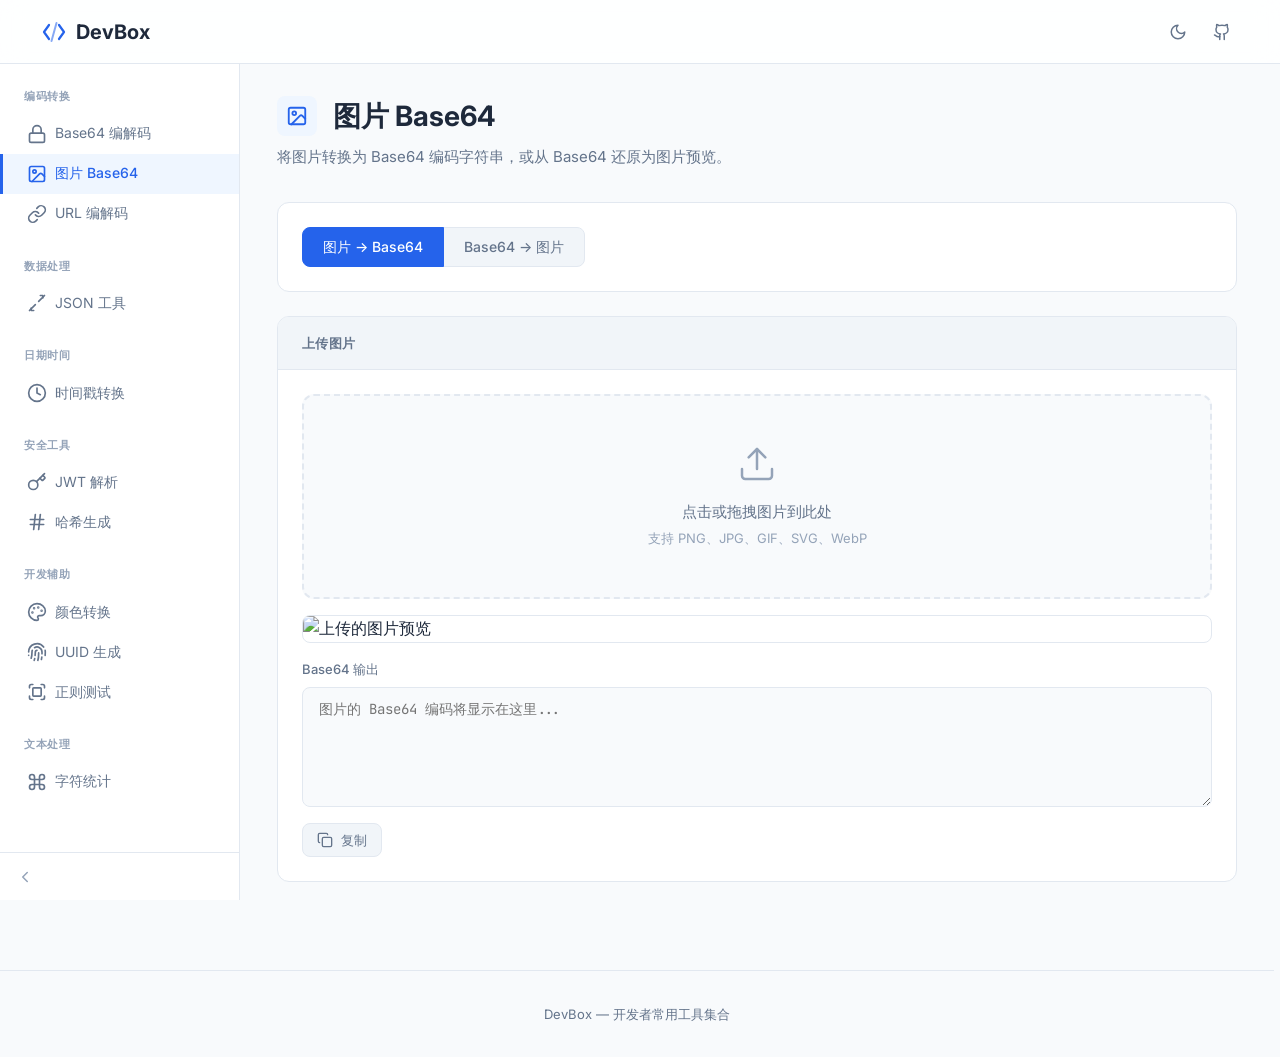
==== tools/image-base64.html @ 3a24470f "feat: 全面优化代码架构，新增暗色模式 - 新增暗色模式：CSS 变量覆盖 + 主题切换按钮 + localStorage 持久化 - 抽取共享工具函数：escapeHtml、setupModeT" ====
<!DOCTYPE html>
<html lang="zh-CN">
<head>
  <meta charset="UTF-8">
  <meta name="viewport" content="width=device-width, initial-scale=1.0">
  <link rel="preconnect" href="https://fonts.googleapis.com">
  <link rel="preconnect" href="https://fonts.gstatic.com" crossorigin>
  <link href="https://fonts.googleapis.com/css2?family=Inter:wght@400;500;600;700&family=JetBrains+Mono:wght@400;500&display=swap" rel="stylesheet">
  <link rel="stylesheet" href="../css/style.css">
  <link rel="icon" href="../favicon.svg" type="image/svg+xml">
</head>
<body>
  <a href="#main-content" class="skip-link">跳转到主要内容</a>
  <div class="tool-page">
    <main class="tool-content animate-in" id="main-content" role="main">
      <div class="tool-header">
        <h1><span class="tool-icon icon-encode svg-icon" aria-hidden="true" data-icon="image"></span> 图片 Base64</h1>
        <p>将图片转换为 Base64 编码字符串，或从 Base64 还原为图片预览。</p>
      </div>

      <div class="tool-panel mb-lg">
        <div class="panel-body">
          <div class="btn-group" role="group" aria-label="转换模式">
            <button class="btn btn-secondary active" id="modeImg2B64" aria-pressed="true">图片 → Base64</button>
            <button class="btn btn-secondary" id="modeB642Img" aria-pressed="false">Base64 → 图片</button>
          </div>
        </div>
      </div>

      <div id="panelToBase64" class="tool-panel mb-lg">
        <div class="panel-header">
          <span class="panel-title">上传图片</span>
        </div>
        <div class="panel-body">
          <div class="upload-zone" id="uploadZone" role="button" tabindex="0" aria-label="点击或拖拽图片上传">
            <div class="upload-zone-icon svg-icon" data-icon="upload" style="justify-content:center;"></div>
            <div class="upload-zone-text">点击或拖拽图片到此处</div>
            <div class="upload-zone-hint">支持 PNG、JPG、GIF、SVG、WebP</div>
          </div>
          <input type="file" id="fileInput" accept="image/*" hidden aria-hidden="true">
          <img id="previewImg" class="image-preview" hidden alt="上传的图片预览">
          <div class="mt-md">
            <label class="io-label" for="b64Output">Base64 输出</label>
            <textarea class="textarea-field min-h-sm" id="b64Output" placeholder="图片的 Base64 编码将显示在这里..." readonly></textarea>
            <div class="mt-sm gap-sm">
              <button class="btn btn-secondary btn-sm" onclick="copyText(document.getElementById('b64Output').value)">
                <span class="svg-icon" data-icon="copy"></span> 复制
              </button>
              <span id="imgInfo" class="text-muted" style="line-height:30px;"></span>
            </div>
          </div>
        </div>
      </div>

      <div id="panelToImage" class="tool-panel" hidden>
        <div class="panel-header">
          <span class="panel-title">输入 Base64</span>
        </div>
        <div class="panel-body">
          <label class="io-label" for="b64Input">Base64 编码</label>
          <textarea class="textarea-field min-h-sm" id="b64Input" placeholder="粘贴 Base64 编码字符串（可包含 data:image 前缀）..."></textarea>
          <div class="mt-md">
            <button class="btn btn-primary" onclick="decodeToImage()">生成图片</button>
          </div>
          <div id="decodedImgWrap" class="mt-md" hidden>
            <div class="io-label">图片预览</div>
            <img id="decodedImg" class="image-preview" alt="Base64 解码的图片">
          </div>
        </div>
      </div>
    </main>
  </div>

  <script src="../js/icons.js"></script>
  <script src="../js/common.js"></script>
  <script>
    initToolPage('image-base64');

    setupModeToggle('modeImg2B64', 'modeB642Img', ['toBase64', 'toImage'], (m) => {
      document.getElementById('panelToBase64').hidden = m !== 'toBase64';
      document.getElementById('panelToImage').hidden = m !== 'toImage';
    });

    const uploadZone = document.getElementById('uploadZone');
    const fileInput = document.getElementById('fileInput');

    uploadZone.addEventListener('click', () => fileInput.click());
    uploadZone.addEventListener('keydown', (e) => { if (e.key === 'Enter' || e.key === ' ') { e.preventDefault(); fileInput.click(); } });
    uploadZone.addEventListener('dragover', (e) => { e.preventDefault(); uploadZone.classList.add('dragover'); });
    uploadZone.addEventListener('dragleave', () => uploadZone.classList.remove('dragover'));
    uploadZone.addEventListener('drop', (e) => {
      e.preventDefault();
      uploadZone.classList.remove('dragover');
      if (e.dataTransfer.files[0]) processFile(e.dataTransfer.files[0]);
    });
    fileInput.addEventListener('change', () => { if (fileInput.files[0]) processFile(fileInput.files[0]); });

    function processFile(file) {
      if (!file.type.startsWith('image/')) {
        showToast('请选择图片文件', 'error');
        return;
      }
      const reader = new FileReader();
      reader.onload = (e) => {
        const result = e.target.result;
        document.getElementById('b64Output').value = result;
        const img = document.getElementById('previewImg');
        img.src = result;
        img.hidden = false;
        document.getElementById('imgInfo').textContent = `${file.name} | ${file.type} | ${(file.size / 1024).toFixed(1)} KB`;
      };
      reader.readAsDataURL(file);
    }

    function decodeToImage() {
      const input = document.getElementById('b64Input').value.trim();
      if (!input) { showToast('请输入 Base64 编码', 'info'); return; }
      const src = input.startsWith('data:') ? input : 'data:image/png;base64,' + input;
      const img = document.getElementById('decodedImg');
      img.src = src;
      img.parentElement.hidden = false;
      img.onerror = () => showToast('解码失败：无效的 Base64 图片', 'error');
    }
  </script>
</body>
</html>
---- css/style.css ----
/* ============================================================
   DevBox - Design System
   ============================================================ */

/* --- CSS Variables --- */
:root {
  /* Colors */
  --color-text: #1e293b;
  --color-text-secondary: #64748b;
  --color-text-muted: #94a3b8;
  --color-bg: #f8fafc;
  --color-bg-card: #ffffff;
  --color-bg-elevated: #f1f5f9;
  --color-border: #e2e8f0;
  --color-border-light: #f1f5f9;

  --color-primary: #2563EB;
  --color-primary-light: #3B82F6;
  --color-primary-bg: #EFF6FF;
  --color-primary-hover: #1D4ED8;

  --color-success: #10b981;
  --color-success-bg: #ecfdf5;
  --color-warning: #f59e0b;
  --color-warning-bg: #fffbeb;
  --color-error: #ef4444;
  --color-error-bg: #fef2f2;

  /* Typography */
  --font-sans: 'Inter', -apple-system, BlinkMacSystemFont, 'Segoe UI', Roboto, sans-serif;
  --font-mono: 'JetBrains Mono', 'Fira Code', 'Cascadia Code', Consolas, monospace;

  /* Spacing */
  --space-xs: 4px;
  --space-sm: 8px;
  --space-md: 16px;
  --space-lg: 24px;
  --space-xl: 32px;
  --space-2xl: 48px;
  --space-3xl: 64px;

  /* Radius */
  --radius-sm: 6px;
  --radius-md: 8px;
  --radius-lg: 12px;
  --radius-xl: 16px;
  --radius-full: 9999px;

  /* Shadows */
  --shadow-sm: 0 1px 2px rgba(0,0,0,0.04);
  --shadow-md: 0 4px 12px rgba(0,0,0,0.06);
  --shadow-lg: 0 8px 24px rgba(0,0,0,0.08);
  --shadow-xl: 0 16px 48px rgba(0,0,0,0.1);

  /* Transitions */
  --transition-fast: 0.15s ease;
  --transition-normal: 0.25s ease;
  --transition-slow: 0.4s ease;

  /* Layout */
  --nav-height: 64px;
  --sidebar-width: 240px;
  --content-max-width: 1200px;
}

/* --- Dark Mode --- */
[data-theme="dark"] {
  --color-text: #e2e8f0;
  --color-text-secondary: #94a3b8;
  --color-text-muted: #64748b;
  --color-bg: #0f172a;
  --color-bg-card: #1e293b;
  --color-bg-elevated: #334155;
  --color-border: #334155;
  --color-border-light: #1e293b;
  --color-primary-bg: #1e3a5f;
  --color-success-bg: #14532d;
  --color-warning-bg: #451a03;
  --color-error-bg: #450a0a;
  --shadow-sm: 0 1px 2px rgba(0,0,0,0.2);
  --shadow-md: 0 4px 12px rgba(0,0,0,0.3);
  --shadow-lg: 0 8px 24px rgba(0,0,0,0.35);
  --shadow-xl: 0 16px 48px rgba(0,0,0,0.4);
}

[data-theme="dark"] .navbar {
  background: rgba(15, 23, 42, 0.85);
  border-bottom-color: var(--color-border);
}

[data-theme="dark"] .sidebar {
  background: var(--color-bg-card);
  border-right-color: var(--color-border);
}

[data-theme="dark"] .icon-encode { background: #1e3a5f; }
[data-theme="dark"] .icon-data { background: #14532d; }
[data-theme="dark"] .icon-time { background: #451a03; }
[data-theme="dark"] .icon-security { background: #450a0a; }
[data-theme="dark"] .icon-dev { background: #0c4a6e; }
[data-theme="dark"] .icon-text { background: #3b0764; }
[data-theme="dark"] .icon-color { background: #4c0519; }
[data-theme="dark"] .icon-hash { background: #14532d; }

[data-theme="dark"] .match-highlight { background: #854d0e; color: #fef9c3; }
[data-theme="dark"] .match-highlight:nth-child(even) { background: #166534; color: #bbf7d0; }

[data-theme="dark"] .hero {
  background: linear-gradient(135deg, #0f172a 0%, #1e293b 50%, #0f172a 100%);
}

[data-theme="dark"] .footer {
  border-top-color: var(--color-border);
}

/* --- Reset --- */
*,
*::before,
*::after {
  margin: 0;
  padding: 0;
  box-sizing: border-box;
}

html {
  font-size: 16px;
  -webkit-font-smoothing: antialiased;
  -moz-osx-font-smoothing: grayscale;
  scroll-behavior: smooth;
}

html {
  scrollbar-gutter: stable;
}

body {
  font-family: var(--font-sans);
  color: var(--color-text);
  background: var(--color-bg);
  line-height: 1.6;
  min-height: 100vh;
  display: flex;
  flex-direction: column;
}

a {
  color: var(--color-primary);
  text-decoration: none;
  transition: color var(--transition-fast);
}
a:hover {
  color: var(--color-primary-hover);
}

img {
  max-width: 100%;
  display: block;
}

button {
  font-family: inherit;
  cursor: pointer;
  border: none;
  background: none;
}

input, textarea, select {
  font-family: inherit;
  font-size: inherit;
}

/* --- Typography --- */
h1, h2, h3, h4, h5, h6 {
  font-weight: 600;
  line-height: 1.3;
  color: var(--color-text);
}

h1 { font-size: 2rem; }
h2 { font-size: 1.5rem; }
h3 { font-size: 1.25rem; }
h4 { font-size: 1.125rem; }

p {
  color: var(--color-text-secondary);
  line-height: 1.7;
}

code, .mono {
  font-family: var(--font-mono);
  font-size: 0.875em;
}

/* --- Navbar --- */
.navbar {
  position: fixed;
  top: 0;
  left: 0;
  right: 0;
  height: var(--nav-height);
  background: rgba(255,255,255,0.85);
  backdrop-filter: blur(12px);
  -webkit-backdrop-filter: blur(12px);
  border-bottom: 1px solid var(--color-border);
  z-index: 1000;
  display: flex;
  align-items: center;
  padding: 0 var(--space-xl);
}

.navbar-inner {
  display: flex;
  align-items: center;
  width: 100%;
  max-width: var(--content-max-width);
  margin: 0 auto;
  gap: var(--space-lg);
}

.navbar-logo {
  display: flex;
  align-items: center;
  gap: var(--space-sm);
  font-weight: 700;
  font-size: 1.25rem;
  color: var(--color-text);
  white-space: nowrap;
  text-decoration: none;
}

.navbar-logo .logo-icon {
  width: 28px;
  height: 28px;
  display: flex;
  align-items: center;
  justify-content: center;
  flex-shrink: 0;
}

.navbar-logo .logo-icon svg {
  display: block;
}

.navbar-actions {
  display: flex;
  align-items: center;
  gap: var(--space-sm);
  margin-left: auto;
}

.navbar-actions a,
.navbar-actions button {
  width: 36px;
  height: 36px;
  display: flex;
  align-items: center;
  justify-content: center;
  border-radius: var(--radius-md);
  color: var(--color-text-secondary);
  transition: all var(--transition-fast);
  font-size: 18px;
}

.navbar-actions a:hover,
.navbar-actions button:hover {
  background: var(--color-bg-elevated);
  color: var(--color-text);
}

/* --- Container --- */
.container {
  width: 100%;
  max-width: var(--content-max-width);
  margin: 0 auto;
  padding: 0 var(--space-xl);
}

/* --- Hero Section --- */
.hero {
  padding: calc(var(--nav-height) + var(--space-3xl)) 0 var(--space-2xl);
  text-align: center;
}

.hero-badge {
  display: inline-flex;
  align-items: center;
  gap: var(--space-sm);
  padding: 6px 16px;
  background: var(--color-primary-bg);
  color: var(--color-primary);
  border-radius: var(--radius-full);
  font-size: 0.8125rem;
  font-weight: 500;
  margin-bottom: var(--space-lg);
}

.hero h1 {
  font-size: 2.75rem;
  font-weight: 700;
  letter-spacing: -0.02em;
  margin-bottom: var(--space-md);
  background: linear-gradient(135deg, var(--color-text) 0%, var(--color-primary) 100%);
  -webkit-background-clip: text;
  -webkit-text-fill-color: transparent;
  background-clip: text;
}

.hero p {
  font-size: 1.125rem;
  color: var(--color-text-secondary);
  max-width: 560px;
  margin: 0 auto var(--space-xl);
}

/* --- Category Tags --- */
.categories {
  display: flex;
  align-items: center;
  justify-content: center;
  gap: var(--space-sm);
  padding: 0 var(--space-xl);
  margin-bottom: var(--space-xl);
  flex-wrap: wrap;
}

.category-tag {
  padding: 8px 20px;
  border-radius: var(--radius-full);
  font-size: 0.875rem;
  font-weight: 500;
  color: var(--color-text-secondary);
  background: var(--color-bg-card);
  border: 1px solid var(--color-border);
  transition: all var(--transition-fast);
  cursor: pointer;
}

.category-tag:hover {
  border-color: var(--color-primary-light);
  color: var(--color-primary);
  background: var(--color-primary-bg);
}

.category-tag.active {
  background: var(--color-primary);
  color: #fff;
  border-color: var(--color-primary);
}

/* --- Tool Cards Grid --- */
.tools-grid {
  display: grid;
  grid-template-columns: repeat(auto-fill, minmax(260px, 1fr));
  gap: var(--space-lg);
  padding-bottom: var(--space-3xl);
}

.tool-card {
  background: var(--color-bg-card);
  border: 1px solid var(--color-border);
  border-radius: var(--radius-xl);
  padding: var(--space-lg);
  transition: all var(--transition-normal);
  cursor: pointer;
  display: flex;
  flex-direction: column;
  gap: 0;
  text-decoration: none;
  color: inherit;
  position: relative;
  overflow: hidden;
  box-shadow: var(--shadow-sm);
}

.tool-card::before {
  content: '';
  position: absolute;
  top: 0;
  left: 0;
  right: 0;
  height: 3px;
  background: linear-gradient(90deg, var(--color-primary), #6366f1);
  opacity: 0;
  transition: opacity var(--transition-normal);
  z-index: 1;
}

.tool-card:hover {
  transform: translateY(-3px);
  box-shadow: var(--shadow-lg);
  border-color: transparent;
}

.tool-card:hover::before {
  opacity: 1;
  height: 3px;
}

.tool-card-header {
  display: flex;
  align-items: center;
  justify-content: space-between;
  margin-bottom: var(--space-sm);
}

.tool-card-icon {
  width: 36px;
  height: 36px;
  border-radius: var(--radius-md);
  display: flex;
  align-items: center;
  justify-content: center;
  font-size: 17px;
  flex-shrink: 0;
  transition: transform var(--transition-normal);
}

.tool-card:hover .tool-card-icon {
  transform: scale(1.06);
}

.tool-card-tag {
  padding: 3px 8px;
  border-radius: var(--radius-full);
  font-size: 0.65rem;
  font-weight: 500;
  background: var(--color-bg-elevated);
  color: var(--color-text-muted);
  letter-spacing: 0.02em;
}

.tool-card-body {
  flex: 1;
}

.tool-card-title {
  font-size: 0.9375rem;
  font-weight: 600;
  margin-bottom: 6px;
  color: var(--color-text);
  line-height: 1.4;
}

.tool-card-desc {
  font-size: 0.8125rem;
  color: var(--color-text-secondary);
  line-height: 1.6;
}


/* Card icon colors */
.icon-encode { background: #eff6ff; color: #2563eb; }
.icon-data { background: #ecfdf5; color: #10b981; }
.icon-time { background: #fffbeb; color: #f59e0b; }
.icon-security { background: #fef2f2; color: #ef4444; }
.icon-dev { background: #f0f9ff; color: #0ea5e9; }
.icon-text { background: #faf5ff; color: #a855f7; }
.icon-color { background: #fff1f2; color: #f43f5e; }
.icon-hash { background: #f0fdf4; color: #22c55e; }

/* --- Footer --- */
.footer {
  border-top: 1px solid var(--color-border);
  padding: var(--space-xl) 0;
  text-align: center;
  color: var(--color-text-muted);
  font-size: 0.8125rem;
  margin-top: auto;
}

.footer a {
  color: var(--color-text-secondary);
}

.footer-links {
  display: flex;
  align-items: center;
  justify-content: center;
  gap: var(--space-lg);
  margin-bottom: var(--space-md);
}

/* ============================================================
   Tool Page Layout
   ============================================================ */

.tool-page {
  display: flex;
  min-height: 100vh;
  padding-top: var(--nav-height);
}

/* --- Sidebar (collapsible) --- */
.sidebar {
  width: var(--sidebar-width);
  position: fixed;
  top: var(--nav-height);
  left: 0;
  bottom: 0;
  background: var(--color-bg-card);
  border-right: 1px solid var(--color-border);
  overflow: hidden;
  z-index: 100;
  transition: width var(--transition-normal);
}

.sidebar.collapsed {
  width: 48px;
}

.sidebar.collapsed .sidebar-inner {
  display: none;
}

.sidebar-inner {
  height: 100%;
  padding: var(--space-lg) 0 64px;
  overflow-y: auto;
  overflow-x: hidden;
  scrollbar-width: thin;
  scrollbar-color: transparent transparent;
  transition: scrollbar-color var(--transition-fast);
}

.sidebar-inner:hover {
  scrollbar-color: var(--color-border) transparent;
}

.sidebar-inner::-webkit-scrollbar {
  width: 4px;
}

.sidebar-inner::-webkit-scrollbar-thumb {
  background: transparent;
  border-radius: 2px;
  transition: background var(--transition-fast);
}

.sidebar-inner:hover::-webkit-scrollbar-thumb {
  background: var(--color-border);
}

/* Collapse button: sits outside sidebar overflow via fixed positioning */
.sidebar-collapse-btn {
  position: fixed;
  bottom: 0;
  left: 0;
  width: var(--sidebar-width);
  height: 48px;
  display: flex;
  align-items: center;
  justify-content: flex-start;
  padding-left: var(--space-md);
  background: var(--color-bg-card);
  border-top: 1px solid var(--color-border);
  border-right: 1px solid var(--color-border);
  color: var(--color-text-muted);
  cursor: pointer;
  transition: all var(--transition-normal);
  z-index: 101;
}

.sidebar-collapse-btn:hover {
  color: var(--color-text);
  background: var(--color-bg-elevated);
}

.sidebar-collapse-btn svg {
  transition: transform var(--transition-normal);
  flex-shrink: 0;
}

.sidebar.collapsed .sidebar-collapse-btn {
  width: 48px;
  justify-content: center;
  padding-left: 0;
  border-right: 1px solid var(--color-border);
}

.sidebar.collapsed .sidebar-collapse-btn svg {
  transform: rotate(180deg);
}

/* Mobile: collapsed by default */
@media (max-width: 768px) {
  .sidebar {
    width: 48px;
    border-right: 1px solid var(--color-border);
  }

  .sidebar .sidebar-inner {
    display: none;
  }

  .sidebar:not(.collapsed) {
    width: var(--sidebar-width);
    box-shadow: var(--shadow-xl);
    border-right: none;
    border-radius: 0 var(--radius-lg) var(--radius-lg) 0;
  }

  .sidebar:not(.collapsed) .sidebar-inner {
    display: block;
  }

  .sidebar-collapse-btn {
    width: 48px;
    justify-content: center;
    padding-left: 0;
  }

  .sidebar:not(.collapsed) .sidebar-collapse-btn {
    width: var(--sidebar-width);
    justify-content: flex-start;
    padding-left: var(--space-md);
    border-right: none;
  }
}

.sidebar-section {
  margin-bottom: var(--space-lg);
}

.sidebar-label {
  padding: 0 var(--space-lg);
  font-size: 0.6875rem;
  font-weight: 600;
  text-transform: uppercase;
  letter-spacing: 0.05em;
  color: var(--color-text-muted);
  margin-bottom: var(--space-sm);
}

.sidebar-link {
  display: flex;
  align-items: center;
  gap: var(--space-sm);
  padding: 8px var(--space-lg);
  font-size: 0.875rem;
  color: var(--color-text-secondary);
  transition: all var(--transition-fast);
  text-decoration: none;
  border-left: 3px solid transparent;
}

.sidebar-link:hover {
  background: var(--color-bg-elevated);
  color: var(--color-text);
}

.sidebar-link.active {
  background: var(--color-primary-bg);
  color: var(--color-primary);
  border-left-color: var(--color-primary);
  font-weight: 500;
}

.sidebar-link .link-icon {
  font-size: 16px;
  width: 20px;
  text-align: center;
  flex-shrink: 0;
}

/* --- Tool Content --- */
.tool-content {
  flex: 1;
  margin-left: var(--sidebar-width);
  padding: var(--space-xl) var(--space-xl) var(--space-3xl);
  display: flex;
  flex-direction: column;
  align-items: center;
  transition: margin-left var(--transition-normal);
}

.tool-content > * {
  width: 100%;
  max-width: 960px;
}

.sidebar.collapsed ~ .tool-page .tool-content,
body.sidebar-collapsed .tool-content {
  margin-left: 48px;
}

@media (max-width: 768px) {
  .tool-content {
    margin-left: 48px;
  }

  .sidebar:not(.collapsed) ~ .tool-page .tool-content {
    margin-left: var(--sidebar-width);
  }
}

.tool-header {
  margin-bottom: var(--space-xl);
}

.tool-header h1 {
  font-size: 1.75rem;
  font-weight: 700;
  margin-bottom: var(--space-sm);
  display: flex;
  align-items: center;
  gap: var(--space-md);
}

.tool-header h1 .tool-icon {
  width: 40px;
  height: 40px;
  border-radius: var(--radius-md);
  display: flex;
  align-items: center;
  justify-content: center;
  font-size: 20px;
}

.tool-header p {
  font-size: 0.9375rem;
  color: var(--color-text-secondary);
}

/* --- Tool Panel --- */
.tool-panel {
  background: var(--color-bg-card);
  border: 1px solid var(--color-border);
  border-radius: var(--radius-lg);
  overflow: hidden;
}

.panel-header {
  display: flex;
  align-items: center;
  justify-content: space-between;
  padding: var(--space-md) var(--space-lg);
  border-bottom: 1px solid var(--color-border);
  background: var(--color-bg-elevated);
}

.panel-title {
  font-size: 0.8125rem;
  font-weight: 600;
  color: var(--color-text-secondary);
  text-transform: uppercase;
  letter-spacing: 0.03em;
}

.panel-actions {
  display: flex;
  align-items: center;
  gap: var(--space-sm);
}

.panel-body {
  padding: var(--space-lg);
}

/* --- Tool I/O Layout --- */
.tool-io {
  display: grid;
  grid-template-columns: 1fr 1fr;
  gap: var(--space-lg);
}

.tool-io.full-width {
  grid-template-columns: 1fr;
}

.io-box {
  display: flex;
  flex-direction: column;
}

.io-label {
  font-size: 0.8125rem;
  font-weight: 500;
  color: var(--color-text-secondary);
  margin-bottom: var(--space-sm);
  display: flex;
  align-items: center;
  gap: var(--space-xs);
}

.io-arrow {
  display: flex;
  align-items: center;
  justify-content: center;
  align-self: center;
  color: var(--color-text-muted);
  font-size: 20px;
}

/* --- Form Elements --- */
.input-field,
.textarea-field {
  width: 100%;
  padding: 10px var(--space-md);
  border: 1px solid var(--color-border);
  border-radius: var(--radius-md);
  background: var(--color-bg);
  color: var(--color-text);
  font-size: 0.875rem;
  outline: none;
  transition: all var(--transition-fast);
}

.input-field:focus,
.textarea-field:focus {
  border-color: var(--color-primary);
  box-shadow: 0 0 0 3px var(--color-primary-bg);
  background: var(--color-bg-card);
}

.textarea-field {
  min-height: 200px;
  resize: vertical;
  font-family: var(--font-mono);
  line-height: 1.6;
}

.select-field {
  padding: 10px var(--space-md);
  border: 1px solid var(--color-border);
  border-radius: var(--radius-md);
  background: var(--color-bg);
  color: var(--color-text);
  font-size: 0.875rem;
  outline: none;
  cursor: pointer;
  transition: all var(--transition-fast);
  appearance: none;
  background-image: url("data:image/svg+xml,%3Csvg width='12' height='8' viewBox='0 0 12 8' fill='none' xmlns='http://www.w3.org/2000/svg'%3E%3Cpath d='M1 1.5L6 6.5L11 1.5' stroke='%2394a3b8' stroke-width='1.5' stroke-linecap='round' stroke-linejoin='round'/%3E%3C/svg%3E");
  background-repeat: no-repeat;
  background-position: right 12px center;
  padding-right: 36px;
}

.select-field:focus {
  border-color: var(--color-primary);
  box-shadow: 0 0 0 3px var(--color-primary-bg);
}

/* --- Buttons --- */
.btn {
  display: inline-flex;
  align-items: center;
  justify-content: center;
  gap: var(--space-sm);
  padding: 10px 20px;
  border-radius: var(--radius-md);
  font-size: 0.875rem;
  font-weight: 500;
  transition: all var(--transition-fast);
  white-space: nowrap;
  line-height: 1;
}

.btn:active {
  transform: scale(0.97);
}

.btn-primary {
  background: var(--color-primary);
  color: #fff;
}
.btn-primary:hover {
  background: var(--color-primary-hover);
  color: #fff;
  box-shadow: 0 4px 12px rgba(37,99,235,0.3);
}

.btn-secondary {
  background: var(--color-bg-elevated);
  color: var(--color-text-secondary);
  border: 1px solid var(--color-border);
}
.btn-secondary:hover {
  background: var(--color-bg);
  color: var(--color-text);
  border-color: var(--color-text-muted);
}

.btn-ghost {
  color: var(--color-text-secondary);
  padding: 8px 12px;
}
.btn-ghost:hover {
  background: var(--color-bg-elevated);
  color: var(--color-text);
}

.btn-sm {
  padding: 6px 14px;
  font-size: 0.8125rem;
}

.btn-icon {
  width: 36px;
  height: 36px;
  padding: 0;
  border-radius: var(--radius-md);
}

.btn-group {
  display: flex;
  gap: 0;
}

.btn-group .btn {
  border-radius: 0;
}

.btn-group .btn:first-child {
  border-radius: var(--radius-md) 0 0 var(--radius-md);
}

.btn-group .btn:last-child {
  border-radius: 0 var(--radius-md) var(--radius-md) 0;
}

.btn-group .btn + .btn {
  margin-left: -1px;
}

.btn-group .btn.active {
  background: var(--color-primary);
  color: #fff;
  border-color: var(--color-primary);
  z-index: 1;
}

/* --- Swap Button --- */
.swap-btn {
  width: 40px;
  height: 40px;
  border-radius: 50%;
  background: var(--color-bg-card);
  border: 1px solid var(--color-border);
  display: flex;
  align-items: center;
  justify-content: center;
  cursor: pointer;
  transition: all var(--transition-fast);
  color: var(--color-text-secondary);
  font-size: 18px;
  flex-shrink: 0;
}

.swap-btn:hover {
  background: var(--color-primary-bg);
  border-color: var(--color-primary-light);
  color: var(--color-primary);
  transform: rotate(180deg);
}

/* --- Toast --- */
.toast-container {
  position: fixed;
  top: calc(var(--nav-height) + var(--space-md));
  right: var(--space-lg);
  z-index: 9999;
  display: flex;
  flex-direction: column;
  gap: var(--space-sm);
}

.toast {
  padding: 12px 20px;
  border-radius: var(--radius-md);
  font-size: 0.875rem;
  font-weight: 500;
  box-shadow: var(--shadow-lg);
  animation: toast-in 0.3s ease;
  display: flex;
  align-items: center;
  gap: var(--space-sm);
  max-width: 360px;
}

.toast-success {
  background: var(--color-success);
  color: #fff;
}

.toast-error {
  background: var(--color-error);
  color: #fff;
}

.toast-info {
  background: var(--color-primary);
  color: #fff;
}

@keyframes toast-in {
  from { opacity: 0; transform: translateX(40px); }
  to { opacity: 1; transform: translateX(0); }
}

.toast-out {
  animation: toast-out 0.3s ease forwards;
}

@keyframes toast-out {
  from { opacity: 1; transform: translateX(0); }
  to { opacity: 0; transform: translateX(40px); }
}

/* --- Result Box --- */
.result-box {
  background: var(--color-bg);
  border: 1px solid var(--color-border);
  border-radius: var(--radius-md);
  padding: var(--space-md);
  font-family: var(--font-mono);
  font-size: 0.8125rem;
  line-height: 1.6;
  word-break: break-all;
  white-space: pre-wrap;
  min-height: 200px;
  max-height: 400px;
  overflow-y: auto;
  color: var(--color-text);
}

.result-box.success {
  border-color: var(--color-success);
  background: var(--color-success-bg);
}

.result-box.error {
  border-color: var(--color-error);
  background: var(--color-error-bg);
  color: var(--color-error);
}

/* --- Info Cards --- */
.info-grid {
  display: grid;
  grid-template-columns: repeat(auto-fit, minmax(200px, 1fr));
  gap: var(--space-md);
  margin-top: var(--space-lg);
}

.info-card {
  background: var(--color-bg);
  border: 1px solid var(--color-border);
  border-radius: var(--radius-md);
  padding: var(--space-md);
}

.info-card-label {
  font-size: 0.75rem;
  font-weight: 500;
  color: var(--color-text-muted);
  text-transform: uppercase;
  letter-spacing: 0.04em;
  margin-bottom: 4px;
}

.info-card-value {
  font-size: 1.125rem;
  font-weight: 600;
  color: var(--color-text);
  font-family: var(--font-mono);
}

/* --- Color Preview --- */
.color-preview {
  width: 100%;
  height: 120px;
  border-radius: var(--radius-md);
  border: 1px solid var(--color-border);
  margin-bottom: var(--space-md);
  transition: background-color var(--transition-fast);
}

/* --- File Upload Zone --- */
.upload-zone {
  border: 2px dashed var(--color-border);
  border-radius: var(--radius-lg);
  padding: var(--space-2xl);
  text-align: center;
  cursor: pointer;
  transition: all var(--transition-fast);
  background: var(--color-bg);
}

.upload-zone:hover {
  border-color: var(--color-primary-light);
  background: var(--color-primary-bg);
}

.upload-zone.dragover {
  border-color: var(--color-primary);
  background: var(--color-primary-bg);
}

.upload-zone-icon {
  font-size: 40px;
  color: var(--color-text-muted);
  margin-bottom: var(--space-md);
}

.upload-zone-text {
  font-size: 0.9375rem;
  color: var(--color-text-secondary);
  margin-bottom: var(--space-xs);
}

.upload-zone-hint {
  font-size: 0.8125rem;
  color: var(--color-text-muted);
}

/* --- Image Preview --- */
.image-preview {
  max-width: 100%;
  max-height: 300px;
  border-radius: var(--radius-md);
  border: 1px solid var(--color-border);
  margin-top: var(--space-md);
  object-fit: contain;
}

/* --- Empty State --- */
.empty-state {
  text-align: center;
  padding: var(--space-3xl) var(--space-xl);
  color: var(--color-text-muted);
}

.empty-state-icon {
  font-size: 48px;
  margin-bottom: var(--space-md);
}

.empty-state-text {
  font-size: 0.9375rem;
}

/* --- Table --- */
.data-table {
  width: 100%;
  border-collapse: collapse;
}

.data-table th,
.data-table td {
  padding: 10px var(--space-md);
  text-align: left;
  border-bottom: 1px solid var(--color-border);
  font-size: 0.875rem;
}

.data-table th {
  font-weight: 600;
  color: var(--color-text-secondary);
  background: var(--color-bg-elevated);
  font-size: 0.8125rem;
}

.data-table td {
  font-family: var(--font-mono);
  font-size: 0.8125rem;
}

.data-table tr:last-child td {
  border-bottom: none;
}

/* --- Tabs --- */
.tabs {
  display: flex;
  border-bottom: 1px solid var(--color-border);
  gap: 0;
  margin-bottom: var(--space-lg);
}

.tab {
  padding: 10px 20px;
  font-size: 0.875rem;
  font-weight: 500;
  color: var(--color-text-secondary);
  border-bottom: 2px solid transparent;
  transition: all var(--transition-fast);
  cursor: pointer;
  margin-bottom: -1px;
}

.tab:hover {
  color: var(--color-text);
}

.tab.active {
  color: var(--color-primary);
  border-bottom-color: var(--color-primary);
}

/* --- JWT Specific --- */
.jwt-section {
  margin-bottom: var(--space-lg);
}

.jwt-part-label {
  display: inline-block;
  padding: 3px 10px;
  border-radius: var(--radius-full);
  font-size: 0.75rem;
  font-weight: 600;
  margin-bottom: var(--space-sm);
}

.jwt-header { background: #dbeafe; color: #2563eb; }
.jwt-payload { background: #dcfce7; color: #16a34a; }
.jwt-signature { background: #fef3c7; color: #d97706; }

/* --- Responsive --- */

@media (max-width: 768px) {
  :root {
    --nav-height: 56px;
  }

  .navbar {
    padding: 0 var(--space-md);
  }

  .hero h1 {
    font-size: 1.75rem;
  }

  .hero p {
    font-size: 0.9375rem;
  }

  .categories {
    justify-content: flex-start;
    overflow-x: auto;
    flex-wrap: nowrap;
    padding-bottom: var(--space-sm);
    -webkit-overflow-scrolling: touch;
  }

  .category-tag {
    flex-shrink: 0;
  }

  .tools-grid {
    grid-template-columns: repeat(2, 1fr);
    gap: var(--space-md);
  }

  .tool-io {
    grid-template-columns: 1fr;
  }

  .io-arrow {
    transform: rotate(90deg);
  }

  .tool-content {
    padding: var(--space-md);
  }

  .container {
    padding: 0 var(--space-md);
  }

  .info-grid {
    grid-template-columns: 1fr 1fr;
  }

}

@media (max-width: 480px) {
  .tools-grid {
    grid-template-columns: 1fr;
  }

  .info-grid {
    grid-template-columns: 1fr;
  }

  .panel-header {
    flex-direction: column;
    gap: var(--space-sm);
    align-items: flex-start;
  }
}

/* --- Animations --- */
@keyframes fade-in {
  from { opacity: 0; transform: translateY(12px); }
  to { opacity: 1; transform: translateY(0); }
}

.animate-in {
  animation: fade-in 0.4s ease;
}

.tool-card {
  animation: fade-in 0.4s ease backwards;
  animation-delay: calc(var(--i, 0) * 0.05s);
}

/* --- No results --- */
.no-results {
  text-align: center;
  padding: var(--space-3xl) var(--space-xl);
  display: none;
}

.no-results.visible {
  display: block;
}

.no-results-icon {
  font-size: 48px;
  margin-bottom: var(--space-md);
}

.no-results-text {
  font-size: 1rem;
  color: var(--color-text-secondary);
}

/* --- Scrollbar --- */
::-webkit-scrollbar {
  width: 6px;
  height: 6px;
}

::-webkit-scrollbar-track {
  background: transparent;
}

::-webkit-scrollbar-thumb {
  background: var(--color-border);
  border-radius: 3px;
}

::-webkit-scrollbar-thumb:hover {
  background: var(--color-text-muted);
}

/* --- Selection --- */
::selection {
  background: var(--color-primary-bg);
  color: var(--color-primary);
}

/* ============================================================
   Accessibility & Interaction Enhancements
   ============================================================ */

/* --- Focus States --- */
:focus-visible {
  outline: 2px solid var(--color-primary);
  outline-offset: 2px;
}

.btn:focus-visible,
.category-tag:focus-visible,
.tool-card:focus-visible,
.sidebar-link:focus-visible,
.swap-btn:focus-visible,
.navbar-actions a:focus-visible {
  outline: 2px solid var(--color-primary);
  outline-offset: 2px;
  box-shadow: 0 0 0 4px var(--color-primary-bg);
}

.input-field:focus-visible,
.textarea-field:focus-visible,
.select-field:focus-visible {
  outline: none;
  border-color: var(--color-primary);
  box-shadow: 0 0 0 3px var(--color-primary-bg);
}

/* --- Cursor Pointer on Interactive Elements --- */
.tool-card,
.category-tag,
.btn,
.swap-btn,
.tab,
.sidebar-link,
.upload-zone,
.navbar-logo,
.navbar-actions a,
.navbar-actions button {
  cursor: pointer;
}

/* --- Touch Target Size (min 44x44) --- */
.btn {
  min-height: 40px;
}

.btn-sm {
  min-height: 34px;
}

.category-tag {
  min-height: 40px;
  display: inline-flex;
  align-items: center;
}

.sidebar-link {
  min-height: 40px;
}

/* --- Reduced Motion --- */
@media (prefers-reduced-motion: reduce) {
  *,
  *::before,
  *::after {
    animation-duration: 0.01ms !important;
    animation-iteration-count: 1 !important;
    transition-duration: 0.01ms !important;
    scroll-behavior: auto !important;
  }

  .tool-card {
    animation: none;
    opacity: 1;
  }

  .animate-in {
    animation: none;
  }

  .toast {
    animation: none;
  }

  .swap-btn:hover {
    transform: none;
  }
}

/* --- Skip Link (Accessibility) --- */
.skip-link {
  position: fixed;
  top: -100%;
  left: var(--space-md);
  z-index: 10000;
  padding: 12px 24px;
  background: var(--color-primary);
  color: #fff;
  border-radius: var(--radius-md);
  font-weight: 500;
  font-size: 0.875rem;
  transition: top var(--transition-fast);
}

.skip-link:focus {
  top: var(--space-md);
}

/* --- SVG Icon Inline Alignment --- */
.svg-icon {
  display: inline-flex;
  align-items: center;
  justify-content: center;
  flex-shrink: 0;
  vertical-align: middle;
}

.svg-icon svg {
  display: block;
}

/* --- Utility Classes --- */
.mb-lg { margin-bottom: var(--space-lg); }
.mt-md { margin-top: var(--space-md); }
.mt-sm { margin-top: var(--space-sm); }
.mt-xl { margin-top: var(--space-xl); }

.flex-row {
  display: flex;
  gap: var(--space-lg);
  align-items: center;
  flex-wrap: wrap;
}

.flex-row-end {
  display: flex;
  gap: var(--space-lg);
  align-items: flex-end;
  flex-wrap: wrap;
}

.flex-wrap {
  display: flex;
  flex-wrap: wrap;
  gap: var(--space-sm);
}

.gap-sm {
  display: flex;
  gap: var(--space-sm);
}

.panel-actions-row {
  display: flex;
  gap: var(--space-sm);
  flex-wrap: wrap;
}

.text-muted {
  font-size: 0.8125rem;
  color: var(--color-text-muted);
}

.text-sm {
  font-size: 0.875rem;
}

.w-full { width: 100%; }
.ml-auto { margin-left: auto; }

.min-h-sm { min-height: 120px; }
.min-h-md { min-height: 150px; }
.min-h-lg { min-height: 300px; }

.grid-auto {
  display: grid;
  grid-template-columns: repeat(auto-fit, minmax(240px, 1fr));
  gap: var(--space-lg);
}

.grid-auto-sm {
  display: grid;
  grid-template-columns: repeat(auto-fit, minmax(200px, 1fr));
  gap: var(--space-lg);
}

.grid-compact {
  display: grid;
  grid-template-columns: repeat(auto-fit, minmax(140px, 1fr));
}

/* --- Theme Toggle --- */
.theme-toggle {
  width: 36px;
  height: 36px;
  display: flex;
  align-items: center;
  justify-content: center;
  border-radius: var(--radius-md);
  color: var(--color-text-secondary);
  transition: all var(--transition-fast);
  cursor: pointer;
  background: none;
  border: none;
}

.theme-toggle:hover {
  background: var(--color-bg-elevated);
  color: var(--color-text);
}

/* --- High Contrast Mode --- */
@media (forced-colors: active) {
  .tool-card {
    border: 1px solid ButtonText;
  }

  .btn-primary {
    background: ButtonText;
    color: ButtonFace;
  }

  .category-tag.active {
    background: Highlight;
    color: HighlightText;
  }
}
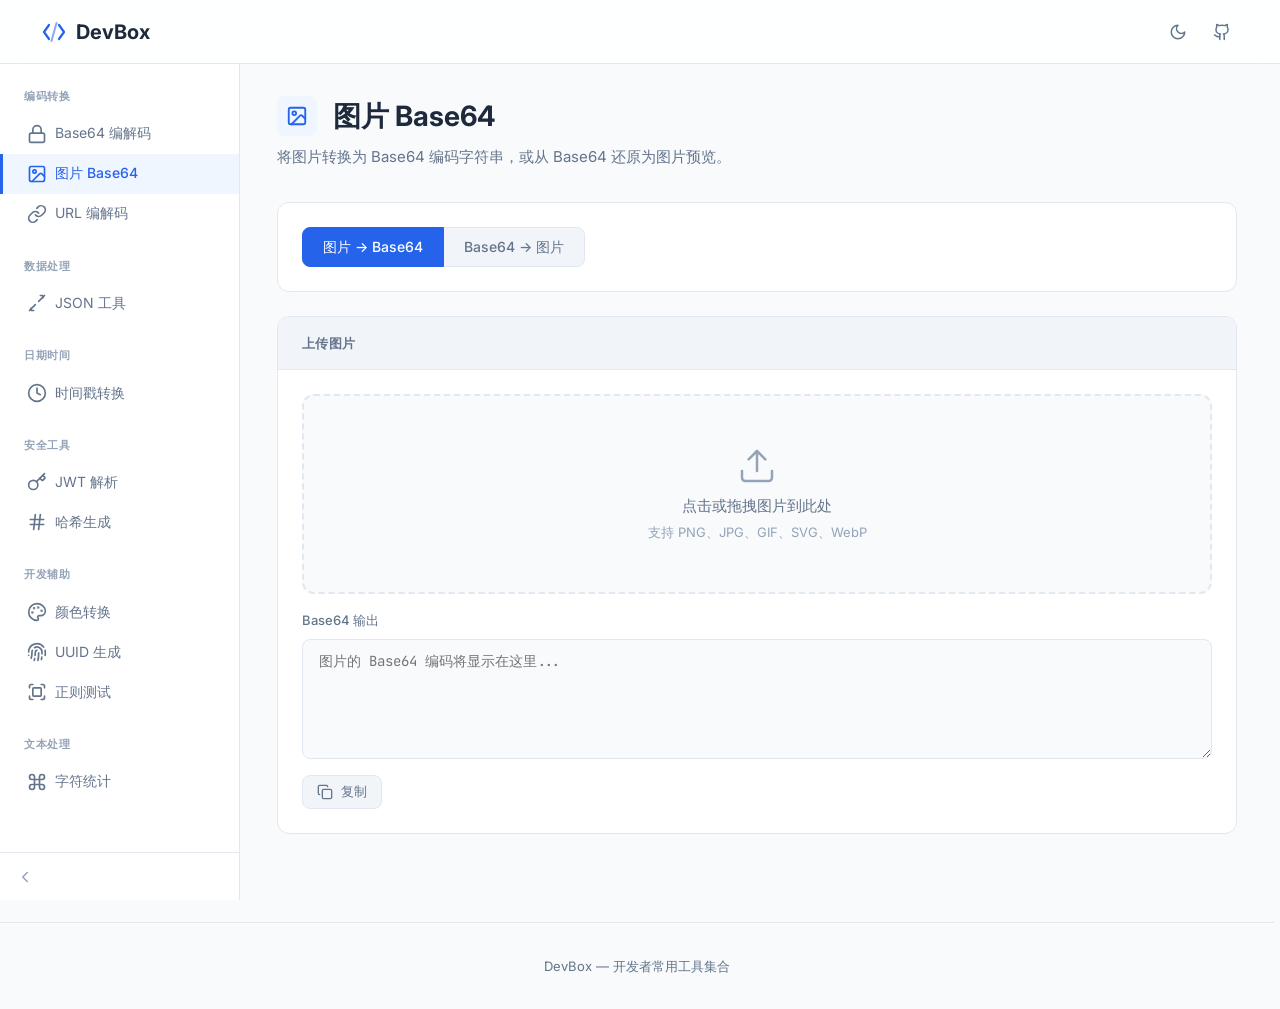
==== commit 706bee12: "feat: 首页去掉 hero 区域改为搜索栏，优化图片 Base64 上传体验 - 移除首页 hero 区域（DevBox 标题和描述），新增搜索栏支持工具实时过滤 - 图片 Base64 工具上传" ====
--- a/tools/image-base64.html
+++ b/tools/image-base64.html
@@ -32,13 +32,15 @@
           <span class="panel-title">上传图片</span>
         </div>
         <div class="panel-body">
-          <div class="upload-zone" id="uploadZone" role="button" tabindex="0" aria-label="点击或拖拽图片上传">
-            <div class="upload-zone-icon svg-icon" data-icon="upload" style="justify-content:center;"></div>
-            <div class="upload-zone-text">点击或拖拽图片到此处</div>
-            <div class="upload-zone-hint">支持 PNG、JPG、GIF、SVG、WebP</div>
+          <div class="image-droparea" id="uploadZone" role="button" tabindex="0" aria-label="点击或拖拽图片上传">
+            <div class="image-droparea-empty" id="dropEmpty">
+              <div class="image-droparea-icon svg-icon" data-icon="upload" style="justify-content:center;"></div>
+              <div class="image-droparea-text">点击或拖拽图片到此处</div>
+              <div class="image-droparea-hint">支持 PNG、JPG、GIF、SVG、WebP</div>
+            </div>
+            <img id="previewImg" class="image-droparea-preview" hidden alt="上传的图片预览">
           </div>
           <input type="file" id="fileInput" accept="image/*" hidden aria-hidden="true">
-          <img id="previewImg" class="image-preview" hidden alt="上传的图片预览">
           <div class="mt-md">
             <label class="io-label" for="b64Output">Base64 输出</label>
             <textarea class="textarea-field min-h-sm" id="b64Output" placeholder="图片的 Base64 编码将显示在这里..." readonly></textarea>
@@ -63,7 +65,6 @@
             <button class="btn btn-primary" onclick="decodeToImage()">生成图片</button>
           </div>
           <div id="decodedImgWrap" class="mt-md" hidden>
-            <div class="io-label">图片预览</div>
             <img id="decodedImg" class="image-preview" alt="Base64 解码的图片">
           </div>
         </div>
@@ -107,6 +108,7 @@
         const img = document.getElementById('previewImg');
         img.src = result;
         img.hidden = false;
+        document.getElementById('dropEmpty').hidden = true;
         document.getElementById('imgInfo').textContent = `${file.name} | ${file.type} | ${(file.size / 1024).toFixed(1)} KB`;
       };
       reader.readAsDataURL(file);
--- a/css/style.css
+++ b/css/style.css
@@ -157,6 +157,10 @@
   display: block;
 }
 
+img[hidden] {
+  display: none;
+}
+
 button {
   font-family: inherit;
   cursor: pointer;
@@ -310,6 +314,45 @@
   color: var(--color-text-secondary);
   max-width: 560px;
   margin: 0 auto var(--space-xl);
+}
+
+/* --- Search Bar --- */
+.search-bar {
+  position: relative;
+  max-width: 480px;
+  margin: calc(var(--nav-height) + var(--space-2xl)) auto var(--space-lg);
+}
+
+.search-bar-icon {
+  position: absolute;
+  left: 16px;
+  top: 50%;
+  transform: translateY(-50%);
+  color: var(--color-text-tertiary);
+  pointer-events: none;
+}
+
+.search-bar-input {
+  width: 100%;
+  padding: 12px 16px 12px 44px;
+  border: 1px solid var(--color-border);
+  border-radius: var(--radius-lg);
+  background: var(--color-bg-card);
+  color: var(--color-text);
+  font-size: 0.9375rem;
+  font-family: inherit;
+  outline: none;
+  transition: border-color 0.2s, box-shadow 0.2s;
+}
+
+.search-bar-input::placeholder {
+  color: var(--color-text-tertiary);
+}
+
+.search-bar-input:focus {
+  outline: none;
+  border-color: var(--color-primary);
+  box-shadow: 0 0 0 3px rgba(37, 99, 235, 0.15);
 }
 
 /* --- Category Tags --- */
@@ -1114,6 +1157,60 @@
   color: var(--color-text-muted);
 }
 
+/* --- Image Droparea --- */
+.image-droparea {
+  border: 2px dashed var(--color-border);
+  border-radius: var(--radius-lg);
+  min-height: 200px;
+  display: flex;
+  align-items: center;
+  justify-content: center;
+  cursor: pointer;
+  transition: all var(--transition-fast);
+  background: var(--color-bg);
+  overflow: hidden;
+}
+
+.image-droparea:hover {
+  border-color: var(--color-primary-light);
+  background: var(--color-primary-bg);
+}
+
+.image-droparea.dragover {
+  border-color: var(--color-primary);
+  background: var(--color-primary-bg);
+}
+
+.image-droparea-empty {
+  text-align: center;
+  padding: var(--space-2xl);
+}
+
+.image-droparea-icon {
+  font-size: 36px;
+  color: var(--color-text-muted);
+  margin-bottom: var(--space-sm);
+}
+
+.image-droparea-text {
+  font-size: 0.9375rem;
+  color: var(--color-text-secondary);
+  margin-bottom: var(--space-xs);
+}
+
+.image-droparea-hint {
+  font-size: 0.8125rem;
+  color: var(--color-text-muted);
+}
+
+.image-droparea-preview {
+  max-width: 100%;
+  max-height: 320px;
+  object-fit: contain;
+  display: block;
+  margin: var(--space-md) auto;
+}
+
 /* --- Image Preview --- */
 .image-preview {
   max-width: 100%;
@@ -1233,6 +1330,10 @@
 
   .hero p {
     font-size: 0.9375rem;
+  }
+
+  .search-bar {
+    margin-top: calc(var(--nav-height) + var(--space-lg));
   }
 
   .categories {
